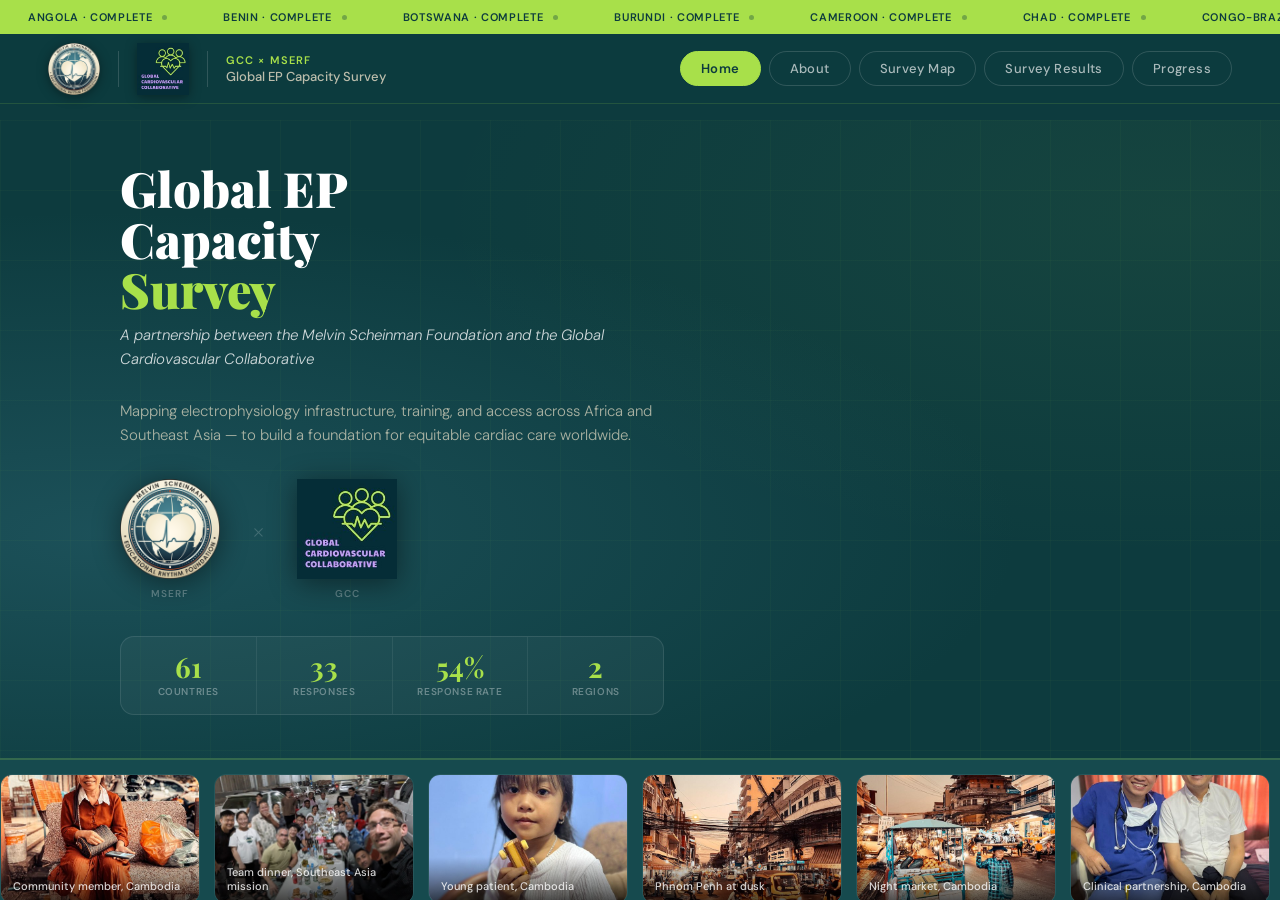
==== index.html @ b74877fa "Add files via upload" ====
<!DOCTYPE html>
<html lang="en">
<head>
<meta charset="UTF-8">
<meta name="viewport" content="width=device-width, initial-scale=1.0">
<title>GCC Global EP Capacity Survey — MSERF</title>
<link href="https://fonts.googleapis.com/css2?family=Playfair+Display:wght@700;900&family=DM+Sans:ital,wght@0,300;0,400;0,500;0,600;1,300&display=swap" rel="stylesheet">
<style>
:root {
  --teal:#2E6B7A;--navy:#0D3B3E;--navy-lt:#164a4e;
  --cream:#E8DFC8;--cream-lt:#f5f0e6;
  --copper:#A0522D;--lime:#A8E04A;--lime-dk:#7ab030;
  --lavender:#9B7FD4;--white:#fff;--offwhite:#f8f6f1;
  --text:#1a1a1a;--muted:#5a6a6e;
}
*{box-sizing:border-box;margin:0;padding:0;}
html{scroll-behavior:smooth;}
body{font-family:'DM Sans',sans-serif;background:var(--offwhite);color:var(--text);overflow-x:hidden;}

/* ── TICKER ── */
.ticker-wrap{position:fixed;top:0;left:0;right:0;z-index:200;background:var(--lime);height:34px;overflow:hidden;display:flex;align-items:center;}
.ticker-track{display:flex;align-items:center;animation:ticker 55s linear infinite;white-space:nowrap;}
.ticker-track:hover{animation-play-state:paused;}
.ticker-item{display:inline-flex;align-items:center;gap:10px;padding:0 28px;font-size:11px;font-weight:600;letter-spacing:0.06em;text-transform:uppercase;color:var(--navy);}
.ticker-dot{width:5px;height:5px;border-radius:50%;background:var(--navy);opacity:0.35;}
@keyframes ticker{0%{transform:translateX(0)}100%{transform:translateX(-50%)}}

/* ── NAV ── */
nav{position:fixed;top:34px;left:0;right:0;z-index:150;background:rgba(13,59,62,0.97);backdrop-filter:blur(10px);border-bottom:1px solid rgba(168,224,74,0.15);height:70px;padding:0 48px;display:flex;align-items:center;justify-content:space-between;}
.nav-left{display:flex;align-items:center;gap:18px;}
.nav-logo{height:52px;width:auto;filter:drop-shadow(0 2px 6px rgba(0,0,0,0.35));cursor:pointer;}
.nav-div{width:1px;height:36px;background:rgba(255,255,255,0.15);}
.nav-wordmark{display:flex;flex-direction:column;gap:1px;}
.nav-wordmark-top{font-size:11px;font-weight:600;letter-spacing:0.1em;text-transform:uppercase;color:var(--lime);}
.nav-wordmark-bot{font-size:13px;font-weight:500;color:rgba(232,223,200,0.8);}
.nav-links{display:flex;gap:8px;}
.nav-btn{
  padding:8px 20px;border-radius:100px;border:1px solid rgba(255,255,255,0.15);
  background:transparent;cursor:pointer;font-size:13px;font-weight:500;
  font-family:'DM Sans',sans-serif;color:rgba(255,255,255,0.65);
  letter-spacing:0.03em;transition:all 0.2s;
}
.nav-btn:hover{color:var(--white);border-color:rgba(255,255,255,0.35);}
.nav-btn.active{background:var(--lime);color:var(--navy);border-color:var(--lime);font-weight:600;}

/* ── SECTIONS ── */
.page-section{display:none;min-height:100vh;padding-top:120px;}
.page-section.active{display:block;}

/* ══════════════════════════════
   HOME
══════════════════════════════ */
.home{background:var(--navy);padding-bottom:0;min-height:100vh;max-height:100vh;overflow:hidden;}
.hero{
  display:grid;grid-template-columns:1.1fr 0.9fr;
  align-items:center;min-height:calc(100vh - 262px);
  position:relative;overflow:hidden;
}
.hero-bg{position:absolute;inset:0;pointer-events:none;background:radial-gradient(ellipse at 8% 65%,rgba(46,107,122,0.45) 0%,transparent 55%),radial-gradient(ellipse at 92% 15%,rgba(168,224,74,0.06) 0%,transparent 45%);}
.hero-grid{position:absolute;inset:0;pointer-events:none;background-image:linear-gradient(rgba(168,224,74,0.03) 1px,transparent 1px),linear-gradient(90deg,rgba(168,224,74,0.03) 1px,transparent 1px);background-size:70px 70px;}
.hero-left{position:relative;z-index:1;padding:32px 40px 32px 120px;}
.hero h1{font-family:'Playfair Display',serif;font-size:clamp(32px,3.8vw,52px);font-weight:900;color:var(--white);line-height:1.04;margin-bottom:8px;}
.hero h1 em{color:var(--lime);font-style:normal;}
.hero-partnership{font-size:15px;color:rgba(255,255,255,0.8);font-weight:300;font-style:italic;line-height:1.6;max-width:550px;margin-bottom:28px;}
.hero-sub{font-size:15px;color:rgba(232,223,200,0.7);font-weight:300;line-height:1.6;max-width:600px;margin-bottom:32px;}
.hero-logos{display:flex;align-items:center;gap:32px;margin-bottom:36px;}
.hero-logo-block{display:flex;flex-direction:column;align-items:center;gap:8px;}
.hero-logo-block img{height:100px;width:auto;filter:drop-shadow(0 4px 14px rgba(0,0,0,0.45));}
.hero-logo-block span{font-size:10px;font-weight:600;letter-spacing:0.1em;text-transform:uppercase;color:rgba(255,255,255,0.3);}
.hero-x{font-size:26px;color:rgba(255,255,255,0.18);font-weight:200;margin-bottom:16px;}
.hero-stats{display:flex;border:1px solid rgba(255,255,255,0.1);border-radius:14px;overflow:hidden;background:rgba(255,255,255,0.04);max-width:680px;}
.hstat{flex:1;padding:16px 20px;text-align:center;border-right:1px solid rgba(255,255,255,0.07);}
.hstat:last-child{border-right:none;}
.hstat-n{font-family:'Playfair Display',serif;font-size:28px;font-weight:700;color:var(--lime);line-height:1;margin-bottom:4px;}
.hstat-l{font-size:10px;font-weight:600;letter-spacing:0.06em;text-transform:uppercase;color:rgba(255,255,255,0.35);}
.hero-right{position:relative;z-index:1;height:calc(100vh - 262px);display:flex;align-items:center;justify-content:center;}
#globe-canvas{width:100%;height:100%;display:block;cursor:grab;}
#globe-canvas:active{cursor:grabbing;}

/* photo banner */
.photo-banner{background:var(--navy-lt,#164a4e);padding:14px 0;overflow:hidden;border-top:2px solid rgba(168,224,74,0.2);border-bottom:2px solid rgba(168,224,74,0.2);}
.photo-strip{display:flex;gap:14px;animation:scroll-photos 55s linear infinite;width:max-content;}
.photo-strip:hover{animation-play-state:paused;}
@keyframes scroll-photos{0%{transform:translateX(0)}100%{transform:translateX(-50%)}}
.photo-frame{flex-shrink:0;width:200px;height:130px;border-radius:12px;overflow:hidden;position:relative;border:1px solid rgba(255,255,255,0.07);}
.photo-frame img{width:100%;height:100%;object-fit:cover;display:block;transition:transform 0.4s;}
.photo-frame:hover img{transform:scale(1.04);}
.photo-cap{position:absolute;bottom:0;left:0;right:0;background:linear-gradient(transparent,rgba(0,0,0,0.72));padding:22px 12px 10px;font-size:11px;font-weight:500;color:rgba(255,255,255,0.82);}

/* ticker bottom */



@keyframes ticker-rev{0%{transform:translateX(-50%)}100%{transform:translateX(0)}}



/* ══════════════════════════════
   ABOUT
══════════════════════════════ */
.about-sec{background:var(--cream-lt);padding:130px 80px 100px;}
.about-inner{max-width:1140px;margin:0 auto;}
.sec-eyebrow{font-size:11px;font-weight:600;letter-spacing:0.14em;text-transform:uppercase;color:var(--copper);margin-bottom:14px;}
.sec-title{font-family:'Playfair Display',serif;font-size:clamp(30px,3.5vw,46px);font-weight:700;line-height:1.12;color:var(--navy);margin-bottom:20px;}
.sec-body{font-size:16px;line-height:1.85;color:var(--muted);max-width:700px;}
.about-grid{display:grid;grid-template-columns:1fr 1fr;gap:80px;margin-top:60px;align-items:start;}
.about-text p{font-size:16px;line-height:1.85;color:var(--muted);margin-bottom:20px;}
.about-cards{display:flex;flex-direction:column;gap:22px;}
.acard{background:var(--white);border:1px solid rgba(46,107,122,0.1);border-left:5px solid var(--teal);border-radius:14px;padding:28px 32px;}
.acard.gcc{border-left-color:var(--lavender);}
.acard-logo{height:64px;width:auto;margin-bottom:16px;}
.acard h3{font-size:15px;font-weight:600;color:var(--navy);margin-bottom:8px;}
.acard p{font-size:14px;line-height:1.75;color:var(--muted);}

/* ══════════════════════════════
   SURVEY MAP
══════════════════════════════ */
.maps-sec{background:var(--navy);padding:100px 80px 100px;}
.maps-inner{max-width:1200px;margin:0 auto;}
.maps-grid{display:grid;grid-template-columns:1fr 1fr;gap:28px;margin-top:40px;}
.mcard{
  background:rgba(255,255,255,0.03);border:1px solid rgba(255,255,255,0.09);
  border-radius:20px;padding:28px;cursor:pointer;
  transition:border-color 0.2s,transform 0.2s;position:relative;
}
.mcard:hover{border-color:rgba(168,224,74,0.4);transform:translateY(-2px);}
.mcard-hdr{display:flex;justify-content:space-between;align-items:flex-start;margin-bottom:8px;}
.mcard-title{font-family:'Playfair Display',serif;font-size:22px;font-weight:700;color:var(--white);}
.mcard-pct{font-family:'Playfair Display',serif;font-size:28px;font-weight:700;}
.mcard-pct.af{color:var(--lime);}.mcard-pct.sea{color:var(--lavender);}
.pbar-wrap{height:3px;background:rgba(255,255,255,0.08);border-radius:4px;margin-bottom:18px;overflow:hidden;}
.pbar{height:100%;border-radius:4px;}
.pbar.af{background:var(--lime);width:56.4%;}.pbar.sea{background:var(--lavender);width:50%;}
.mlegend{display:flex;gap:18px;margin-bottom:12px;}
.mleg-item{display:flex;align-items:center;gap:6px;font-size:12px;font-weight:500;color:rgba(255,255,255,0.5);}
.mleg-dot{width:9px;height:9px;border-radius:50%;}
.expand-hint{
  display:flex;align-items:center;gap:6px;
  font-size:11px;font-weight:600;letter-spacing:0.06em;text-transform:uppercase;
  color:rgba(168,224,74,0.6);margin-top:10px;
}
.expand-hint svg{width:14px;height:14px;}

/* MAP MODAL */
.modal-overlay{
  display:none;position:fixed;inset:0;z-index:500;
  background:rgba(5,20,22,0.95);backdrop-filter:blur(6px);
  flex-direction:column;height:100vh;box-sizing:border-box;
}
.modal-overlay.open{display:flex;}
.modal-header{
  display:flex;align-items:center;justify-content:space-between;
  padding:16px 32px;border-bottom:1px solid rgba(255,255,255,0.08);
  flex-shrink:0;
}
.modal-title{font-family:'Playfair Display',serif;font-size:24px;font-weight:700;color:var(--white);}
.modal-meta{font-size:13px;color:rgba(255,255,255,0.45);margin-top:2px;}
.modal-close{
  width:40px;height:40px;border-radius:50%;
  border:1px solid rgba(255,255,255,0.2);background:transparent;cursor:pointer;
  color:var(--white);font-size:20px;display:flex;align-items:center;justify-content:center;
  transition:all 0.2s;font-family:sans-serif;
}
.modal-close:hover{background:rgba(255,255,255,0.1);}
.modal-legend{
  display:flex;gap:20px;align-items:center;padding:10px 32px;
  border-bottom:1px solid rgba(255,255,255,0.06);flex-shrink:0;
}
.modal-leg-item{display:flex;align-items:center;gap:7px;font-size:12px;font-weight:500;color:rgba(255,255,255,0.55);}
.modal-leg-dot{width:10px;height:10px;border-radius:50%;}
.modal-body{flex:1;min-height:0;overflow:hidden;display:block;padding:0;position:relative;cursor:grab;}
.modal-body.panning{cursor:grabbing;}
.modal-body svg{display:block;position:absolute;top:0;left:0;}

/* ══════════════════════════════
   PROGRESS
══════════════════════════════ */
.prog-sec{background:var(--offwhite);padding:100px 80px 100px;}
.prog-inner{max-width:1140px;margin:0 auto;}

/* Overall progress cards */
.prog-overview{display:grid;grid-template-columns:1fr 1fr 1fr;gap:20px;margin:36px 0 48px;}
.prog-card{background:var(--white);border:1px solid rgba(0,0,0,0.07);border-radius:16px;padding:28px 28px 24px;}
.prog-card-label{font-size:11px;font-weight:600;letter-spacing:0.1em;text-transform:uppercase;color:var(--muted);margin-bottom:10px;}
.prog-card-num{font-family:'Playfair Display',serif;font-size:42px;font-weight:700;color:var(--navy);line-height:1;margin-bottom:12px;}
.prog-card-num span{font-size:20px;color:var(--muted);font-weight:400;}
.prog-bar-outer{height:8px;background:rgba(0,0,0,0.07);border-radius:8px;overflow:hidden;}
.prog-bar-fill{height:100%;border-radius:8px;transition:width 1s ease;}
.prog-bar-fill.total{background:linear-gradient(90deg,var(--teal),var(--lime));}
.prog-bar-fill.africa{background:var(--lime);}
.prog-bar-fill.sea{background:var(--lavender);}
.prog-card-sub{font-size:12px;color:var(--muted);margin-top:8px;}

/* Region tabs */
.tabs{display:flex;gap:8px;margin-bottom:28px;}
.tab{padding:10px 26px;border-radius:100px;border:1px solid rgba(46,107,122,0.22);background:transparent;cursor:pointer;font-size:13px;font-weight:600;font-family:'DM Sans',sans-serif;color:var(--muted);transition:all 0.2s;}
.tab.on{background:var(--navy);color:var(--white);border-color:var(--navy);}

/* Country grid */
.cgrid{display:grid;grid-template-columns:repeat(auto-fill,minmax(210px,1fr));gap:10px;}
.cpill{display:flex;align-items:center;gap:10px;padding:11px 15px;background:var(--white);border:1px solid rgba(0,0,0,0.07);border-radius:10px;font-size:13px;font-weight:500;color:var(--text);}
.sdot{width:9px;height:9px;border-radius:50%;flex-shrink:0;}
.sdot.c{background:#3B6D11;}.sdot.p{background:#A32D2D;}
.hidden{display:none;}

/* TOOLTIP */
#map-tt{position:fixed;background:rgba(13,59,62,0.97);border:1px solid rgba(168,224,74,0.3);border-radius:10px;padding:10px 16px;font-size:13px;color:var(--white);pointer-events:none;opacity:0;transition:opacity 0.1s;z-index:600;white-space:nowrap;font-family:'DM Sans',sans-serif;box-shadow:0 8px 24px rgba(0,0,0,0.5);min-width:220px;}

@media(max-width:900px){
  .hero{grid-template-columns:1fr;}
  .hero-right{height:60vw;min-height:300px;}
  .maps-grid,.about-grid,.prog-overview{grid-template-columns:1fr;}
  nav{padding:0 20px;}.nav-links{gap:4px;}
  .nav-btn{padding:7px 12px;font-size:12px;}
  .about-sec,.maps-sec,.prog-sec{padding:48px 20px 80px;}
  .hero-left{padding:40px 20px;}
}
</style>
</head>
<body>

<!-- TICKER TOP -->
<div class="ticker-wrap"><div class="ticker-track" id="ticker-top"></div></div>

<!-- NAV -->
<nav>
  <div class="nav-left">
    <img class="nav-logo" src="[data-uri]" alt="MSERF" onclick="window.open('https://www.scheinmanfoundation.org/','_blank')">
    <div class="nav-div"></div>
    <img class="nav-logo" src="[data-uri]" alt="GCC" onclick="showSection('home')">
    <div class="nav-div"></div>
    <div class="nav-wordmark">
      <span class="nav-wordmark-top">GCC &times; MSERF</span>
      <span class="nav-wordmark-bot">Global EP Capacity Survey</span>
    </div>
  </div>
  <div class="nav-links">
    <button class="nav-btn active" onclick="showSection('home')">Home</button>
    <button class="nav-btn" onclick="showSection('about')">About</button>
    <button class="nav-btn" onclick="showSection('maps')">Survey Map</button>
    <button class="nav-btn" onclick="showSection('results')">Survey Results</button>
    <button class="nav-btn" onclick="showSection('progress')">Progress</button>
  </div>
</nav>

<!-- ══ HOME ══ -->
<div id="sec-home" class="page-section active home">
  <div class="hero">
    <div class="hero-bg"></div><div class="hero-grid"></div>
    <div class="hero-left">
      <h1>Global EP<br>Capacity<br><em>Survey</em></h1>
      <p class="hero-partnership">A partnership between the Melvin Scheinman Foundation and the Global Cardiovascular Collaborative</p>
      <p class="hero-sub">Mapping electrophysiology infrastructure, training, and access across Africa and Southeast Asia — to build a foundation for equitable cardiac care worldwide.</p>
      <div class="hero-logos">
        <div class="hero-logo-block">
          <img src="[data-uri]" alt="MSERF" style="cursor:pointer;" onclick="window.open('https://www.scheinmanfoundation.org/','_blank')">
          <span>MSERF</span>
        </div>
        <div class="hero-x">&times;</div>
        <div class="hero-logo-block">
          <img src="[data-uri]" alt="GCC">
          <span>GCC</span>
        </div>
      </div>
      <div class="hero-stats">
        <div class="hstat"><div class="hstat-n">61</div><div class="hstat-l">Countries</div></div>
        <div class="hstat"><div class="hstat-n">33</div><div class="hstat-l">Responses</div></div>
        <div class="hstat"><div class="hstat-n">54%</div><div class="hstat-l">Response rate</div></div>
        <div class="hstat"><div class="hstat-n">2</div><div class="hstat-l">Regions</div></div>
      </div>
    </div>
    <div class="hero-right"><canvas id="globe-canvas"></canvas></div>
  </div>
  <!-- Photo banner -->
  <div class="photo-banner"><div class="photo-strip" id="photo-strip"></div></div>
  <!-- Ticker bottom -->
</div>

<!-- ══ ABOUT ══ -->
<div id="sec-about" class="page-section about-sec">
  <div class="about-inner">
    <div class="sec-eyebrow">About the Initiative</div>
    <h2 class="sec-title">Charting the Global Landscape of EP Care</h2>
    <p class="sec-body">The GCC Global EP Capacity Survey is a first-of-its-kind effort to systematically document the state of cardiac electrophysiology across low- and middle-income regions. Understanding what exists — and what is missing — is the essential first step toward sustainable, equitable EP care worldwide.</p>
    <div class="about-grid">
      <div class="about-text">
        <p>This survey captures data on EP lab infrastructure, trained personnel, device access, ablation capabilities, and educational resources across 55 African nations and 5 Southeast Asian countries.</p>
        <p>Results will inform targeted capacity-building programs, training initiatives, and international partnerships led by MSERF and the GCC — with the goal of bringing world-class electrophysiology care to every region on earth.</p>
        <p>The survey is led jointly by the Melvin Scheinman Foundation and the Global Cardiovascular Collaborative, two organizations united by a shared commitment to reducing the global burden of cardiac arrhythmia through education, training, and sustainable infrastructure development.</p>
      </div>
      <div class="about-cards">
        <div class="acard">
          <img class="acard-logo" src="[data-uri]" alt="MSERF" style="cursor:pointer;" onclick="window.open('https://www.scheinmanfoundation.org/','_blank')">
          <h3><a href="https://www.scheinmanfoundation.org/" target="_blank" style="color:var(--navy);text-decoration:none;">Melvin Scheinman Foundation</a></h3>
          <p>Founded in honor of Dr. Melvin Scheinman, pioneer of catheter ablation, MSERF advances global EP education through training programs, international proctorships, and sustainable capacity-building partnerships across Africa, Southeast Asia, and beyond.</p>
        </div>
        <div class="acard gcc">
          <img class="acard-logo" src="[data-uri]" alt="GCC">
          <h3>Global Cardiovascular Collaborative</h3>
          <p>The GCC brings together cardiovascular specialists committed to reducing the global burden of heart disease through collaborative research, education, and health system strengthening in underserved regions.</p>
        </div>
      </div>
    </div>
  </div>
</div>

<!-- ══ MAPS ══ -->
<div id="sec-maps" class="page-section maps-sec">
  <div class="maps-inner">
    <div class="sec-eyebrow" style="color:var(--lime);margin-top:24px;">Survey Coverage</div>
    <h2 class="sec-title" style="color:var(--white)">Response Status by Region</h2>
    <p style="color:rgba(232,223,200,0.55);font-size:15px;margin-top:4px;">Click either map to enlarge and interact.</p>
    <div class="maps-grid">
      <div class="mcard" onclick="openModal('africa')">
        <div class="mcard-hdr"><div class="mcard-title">Africa</div><div class="mcard-pct af">56%</div></div>
        <div style="font-size:12px;color:rgba(255,255,255,0.38);margin-bottom:10px;">31 of 55 countries responded</div>
        <div class="pbar-wrap"><div class="pbar af"></div></div>
        <div class="mlegend">
          <div class="mleg-item"><div class="mleg-dot" style="background:#5a9e2f"></div>Complete (31)</div>
          <div class="mleg-item"><div class="mleg-dot" style="background:#c0392b"></div>Pending (24)</div>
        </div>
        <div id="africa-map-preview"></div>
        <div class="expand-hint">
          <svg viewBox="0 0 24 24" fill="none" stroke="currentColor" stroke-width="2"><path d="M15 3h6v6M9 21H3v-6M21 3l-7 7M3 21l7-7"/></svg>
          Click to enlarge &amp; interact
        </div>
      </div>
      <div class="mcard" onclick="openModal('sea')">
        <div class="mcard-hdr"><div class="mcard-title">Southeast Asia</div><div class="mcard-pct sea">50%</div></div>
        <div style="font-size:12px;color:rgba(255,255,255,0.38);margin-bottom:10px;">2 of 6 countries responded</div>
        <div class="pbar-wrap"><div class="pbar sea"></div></div>
        <div class="mlegend">
          <div class="mleg-item"><div class="mleg-dot" style="background:#5a9e2f"></div>Complete (1)</div>
          <div class="mleg-item"><div class="mleg-dot" style="background:#c0392b"></div>Pending (4)</div>
        </div>
        <div id="sea-map-preview"></div>
        <div class="expand-hint">
          <svg viewBox="0 0 24 24" fill="none" stroke="currentColor" stroke-width="2"><path d="M15 3h6v6M9 21H3v-6M21 3l-7 7M3 21l7-7"/></svg>
          Click to enlarge &amp; interact
        </div>
      </div>
    </div>
  </div>
</div>

<!-- ══ PROGRESS ══ -->
<div id="sec-results" class="page-section maps-sec">
  <div class="maps-inner">
    <div class="sec-eyebrow" style="color:var(--lime);margin-top:24px;">Data & Analysis</div>
    <h2 class="sec-title" style="color:var(--white)">Survey Results</h2>
    <p style="color:rgba(232,223,200,0.55);font-size:15px;margin-top:4px;">Click either map to enlarge and interact.</p>
    <div class="maps-grid">
      <div class="mcard" onclick="openResultsModal('africa')">
        <div class="mcard-hdr"><div class="mcard-title">Africa</div></div>
        <div style="font-size:12px;color:rgba(255,255,255,0.38);margin-bottom:10px;">31 of 55 countries surveyed</div>
        <div id="africa-results-preview"></div>
        <div class="expand-hint">
          <svg viewBox="0 0 24 24" fill="none" stroke="currentColor" stroke-width="2"><path d="M15 3h6v6M9 21H3v-6M21 3l-7 7M3 21l7-7"/></svg>
          Click to enlarge &amp; interact
        </div>
      </div>
      <div class="mcard" onclick="openResultsModal('sea')">
        <div class="mcard-hdr"><div class="mcard-title">Southeast Asia &amp; Mongolia</div></div>
        <div style="font-size:12px;color:rgba(255,255,255,0.38);margin-bottom:10px;">2 of 6 countries surveyed</div>
        <div id="sea-results-preview"></div>
        <div class="expand-hint">
          <svg viewBox="0 0 24 24" fill="none" stroke="currentColor" stroke-width="2"><path d="M15 3h6v6M9 21H3v-6M21 3l-7 7M3 21l7-7"/></svg>
          Click to enlarge &amp; interact
        </div>
      </div>
    </div>
    <div style="margin-top:48px;">
      <div style="border-bottom:1px solid rgba(168,224,74,0.15);padding-bottom:16px;margin-bottom:32px;">
        <p style="color:var(--lime);font-size:11px;font-weight:600;letter-spacing:0.1em;text-transform:uppercase;">Key Findings</p>
        <p style="color:rgba(232,223,200,0.55);font-size:13px;margin-top:6px;">Click any slide to view fullscreen</p>
      </div>
      <div style="display:flex;flex-direction:column;gap:28px;">
        <div style="border-radius:12px;overflow:hidden;box-shadow:0 4px 24px rgba(0,0,0,0.4);cursor:pointer;border:1px solid rgba(168,224,74,0.1);" onclick="openLightbox(this.querySelector('img'))">
          <img src="[data-uri]" style="width:100%;display:block;" alt="Global EP Capacity Gap">
        </div>
        <div style="border-radius:12px;overflow:hidden;box-shadow:0 4px 24px rgba(0,0,0,0.4);cursor:pointer;border:1px solid rgba(168,224,74,0.1);" onclick="openLightbox(this.querySelector('img'))">
          <img src="[data-uri]" style="width:100%;display:block;" alt="EP Access Gap">
        </div>
      <div style="border-radius:12px;overflow:hidden;box-shadow:0 4px 24px rgba(0,0,0,0.4);cursor:pointer;border:1px solid rgba(168,224,74,0.1);" onclick="openLightbox(this.querySelector('img'))">
          <img src="[data-uri]" style="width:100%;display:block;" alt="Global Device Implantation Capacity Gap">
        </div>
        <div style="border-radius:12px;overflow:hidden;box-shadow:0 4px 24px rgba(0,0,0,0.4);cursor:pointer;border:1px solid rgba(168,224,74,0.1);" onclick="openLightbox(this.querySelector('img'))">
          <img src="[data-uri]" style="width:100%;display:block;" alt="Device Implantation Access Gap">
        </div>
      </div>
    </div>
  </div>
</div>

<!-- Results Modal -->
<div class="modal-overlay" id="results-modal">
  <div class="modal-header">
    <div>
      <div class="modal-title" id="results-modal-title"></div>
      <div class="modal-meta" id="results-modal-meta"></div>
    </div>
    <button class="modal-close" onclick="closeResultsModal()">&#x2715;</button>
  </div>
  <div class="modal-legend">
    <span style="font-size:12px;color:rgba(255,255,255,0.3);margin-left:auto;">Scroll to zoom · Drag to pan · Hover for details</span>
  </div>
  <div class="modal-body" id="results-modal-body"></div>
</div>

<div id="sec-progress" class="page-section prog-sec">
  <div class="prog-inner">
    <div class="sec-eyebrow">Survey Progress</div>
    <h2 class="sec-title">Response Tracker</h2>

    <div class="prog-overview">
      <div class="prog-card">
        <div class="prog-card-label">Overall progress</div>
        <div class="prog-card-num">33 <span>/ 61</span></div>
        <div class="prog-bar-outer"><div class="prog-bar-fill total" style="width:53.3%"></div></div>
        <div class="prog-card-sub">54.1% overall response rate</div>
      </div>
      <div class="prog-card">
        <div class="prog-card-label">Africa</div>
        <div class="prog-card-num">31 <span>/ 55</span></div>
        <div class="prog-bar-outer"><div class="prog-bar-fill africa" style="width:56.4%"></div></div>
        <div class="prog-card-sub">56.4% — 24 countries still pending</div>
      </div>
      <div class="prog-card">
        <div class="prog-card-label">Southeast Asia</div>
        <div class="prog-card-num">3 <span>/ 6</span></div>
        <div class="prog-bar-outer"><div class="prog-bar-fill sea" style="width:50%"></div></div>
        <div class="prog-card-sub">50% — 2 countries still pending</div>
      </div>
    </div>

    <div class="tabs">
      <button class="tab on" onclick="showTab('al',this)">Africa (55)</button>
      <button class="tab" onclick="showTab('sl',this)">Southeast Asia (5)</button>
    </div>
    <div id="al" class="cgrid"></div>
    <div id="sl" class="cgrid hidden"></div>
  </div>
</div>

<!-- ══ MAP MODAL ══ -->
<div class="modal-overlay" id="map-modal">
  <div class="modal-header">
    <div>
      <div class="modal-title" id="modal-title"></div>
      <div class="modal-meta" id="modal-meta"></div>
    </div>
    <button class="modal-close" onclick="closeModal()">&#x2715;</button>
  </div>
  <div class="modal-legend">
    <div class="modal-leg-item"><div class="modal-leg-dot" style="background:#5a9e2f"></div>Complete</div>
    <div class="modal-leg-item"><div class="modal-leg-dot" style="background:#c0392b"></div>Pending</div>
    <span style="font-size:12px;color:rgba(255,255,255,0.3);margin-left:auto;">Scroll to zoom · Drag to pan · Hover for details</span>
  </div>
  <div class="modal-body" id="modal-body"></div>
</div>

<div id="map-tt"></div>

<script src="https://cdnjs.cloudflare.com/ajax/libs/three.js/r128/three.min.js"></script>
<script src="https://cdnjs.cloudflare.com/ajax/libs/d3/7.8.5/d3.min.js"></script>
<script src="https://cdnjs.cloudflare.com/ajax/libs/topojson/3.0.2/topojson.min.js"></script>
<script>

/* ── SECTION SWITCHING ── */
function showSection(id) {
  document.querySelectorAll('.page-section').forEach(s => s.classList.remove('active'));
  document.querySelectorAll('.nav-btn').forEach(b => b.classList.remove('active'));
  document.getElementById('sec-' + id).classList.add('active');
  const btns = document.querySelectorAll('.nav-btn');
  const idx = ['home','about','maps','results','progress'].indexOf(id);
  if (idx >= 0) btns[idx].classList.add('active');
  window.scrollTo(0,0);
}

/* ── TICKERS ── */
const tickerItems = [
  "Angola · Complete","Benin · Complete","Botswana · Complete","Burundi · Complete",
  "Cameroon · Complete","Chad · Complete","Congo-Brazzaville · Complete","Egypt · Complete",
  "Equatorial Guinea · Complete","Ethiopia · Complete","Gabon · Complete","Gambia · Complete",
  "Ghana · Complete","Kenya · Complete","Liberia · Complete","Libya · Complete",
  "Mali · Complete","Mozambique · Complete","Namibia · Complete","Nigeria · Complete",
  "Rwanda · Complete","Senegal · Complete","Sierra Leone · Complete","Somalia · Complete",
  "South Sudan · Complete","Sudan · Complete","Tanzania · Complete","Togo · Complete",
  "Tunisia · Complete","Uganda · Complete","Zambia · Complete","Cambodia · Complete","Mongolia · Complete",
  "56% Africa Response Rate","50% SE Asia Response Rate","61 Countries Surveyed","33 Responses Received",
];
['ticker-top'].forEach((id,ri) => {
  const track = document.getElementById(id);
  const iClass = ri===0 ? 'ticker-item' : 'ticker-b-item';
  const dClass = ri===0 ? 'ticker-dot' : 'ticker-b-dot';
  [...tickerItems,...tickerItems].forEach(t => {
    const el = document.createElement('span');
    el.className = iClass;
    el.innerHTML = t + `<span class="${dClass}"></span>`;
    track.appendChild(el);
  });
});

/* ── PHOTOS ── */
const photos = [
  {src:"[data-uri]", cap:"Community member, Cambodia"},
  {src:"[data-uri]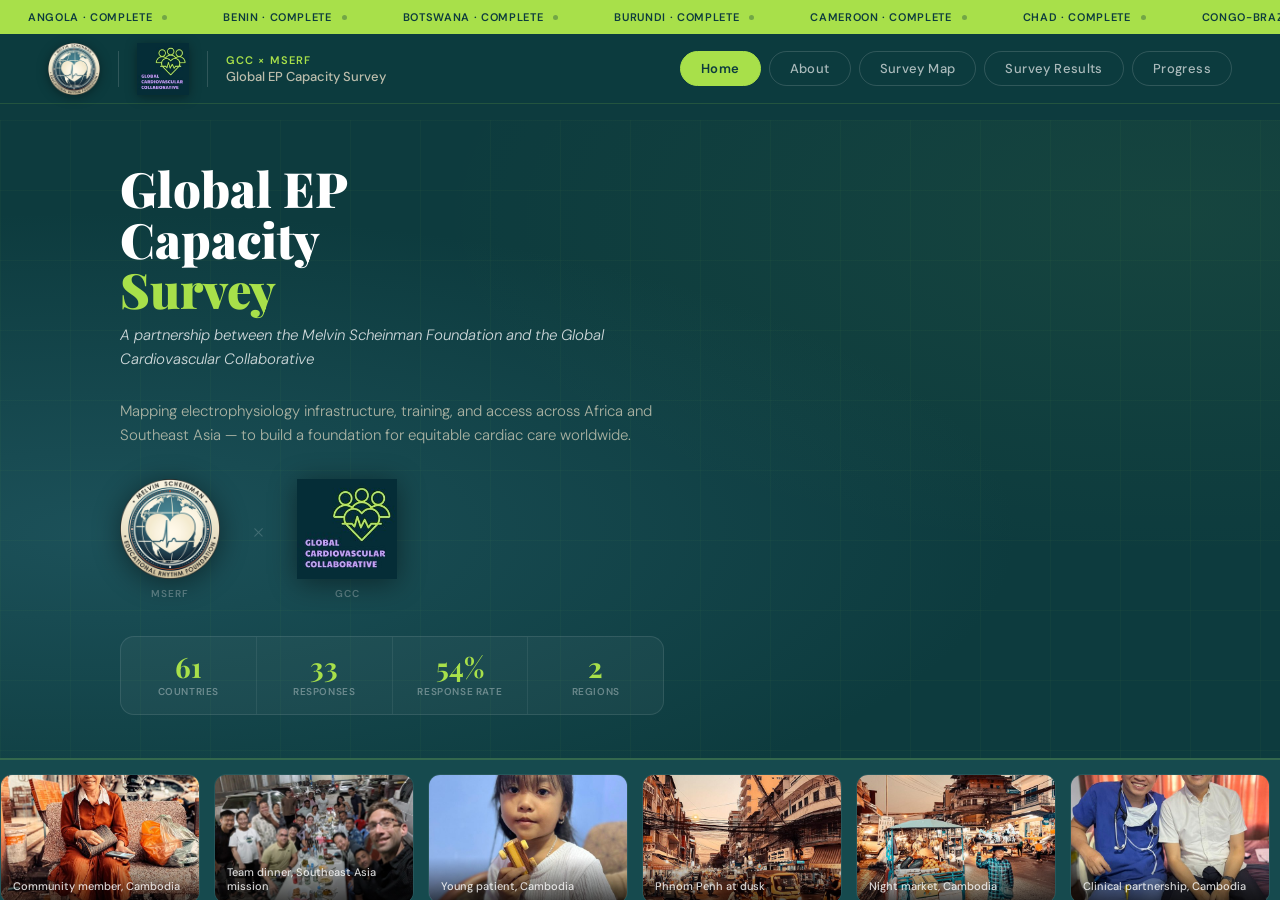
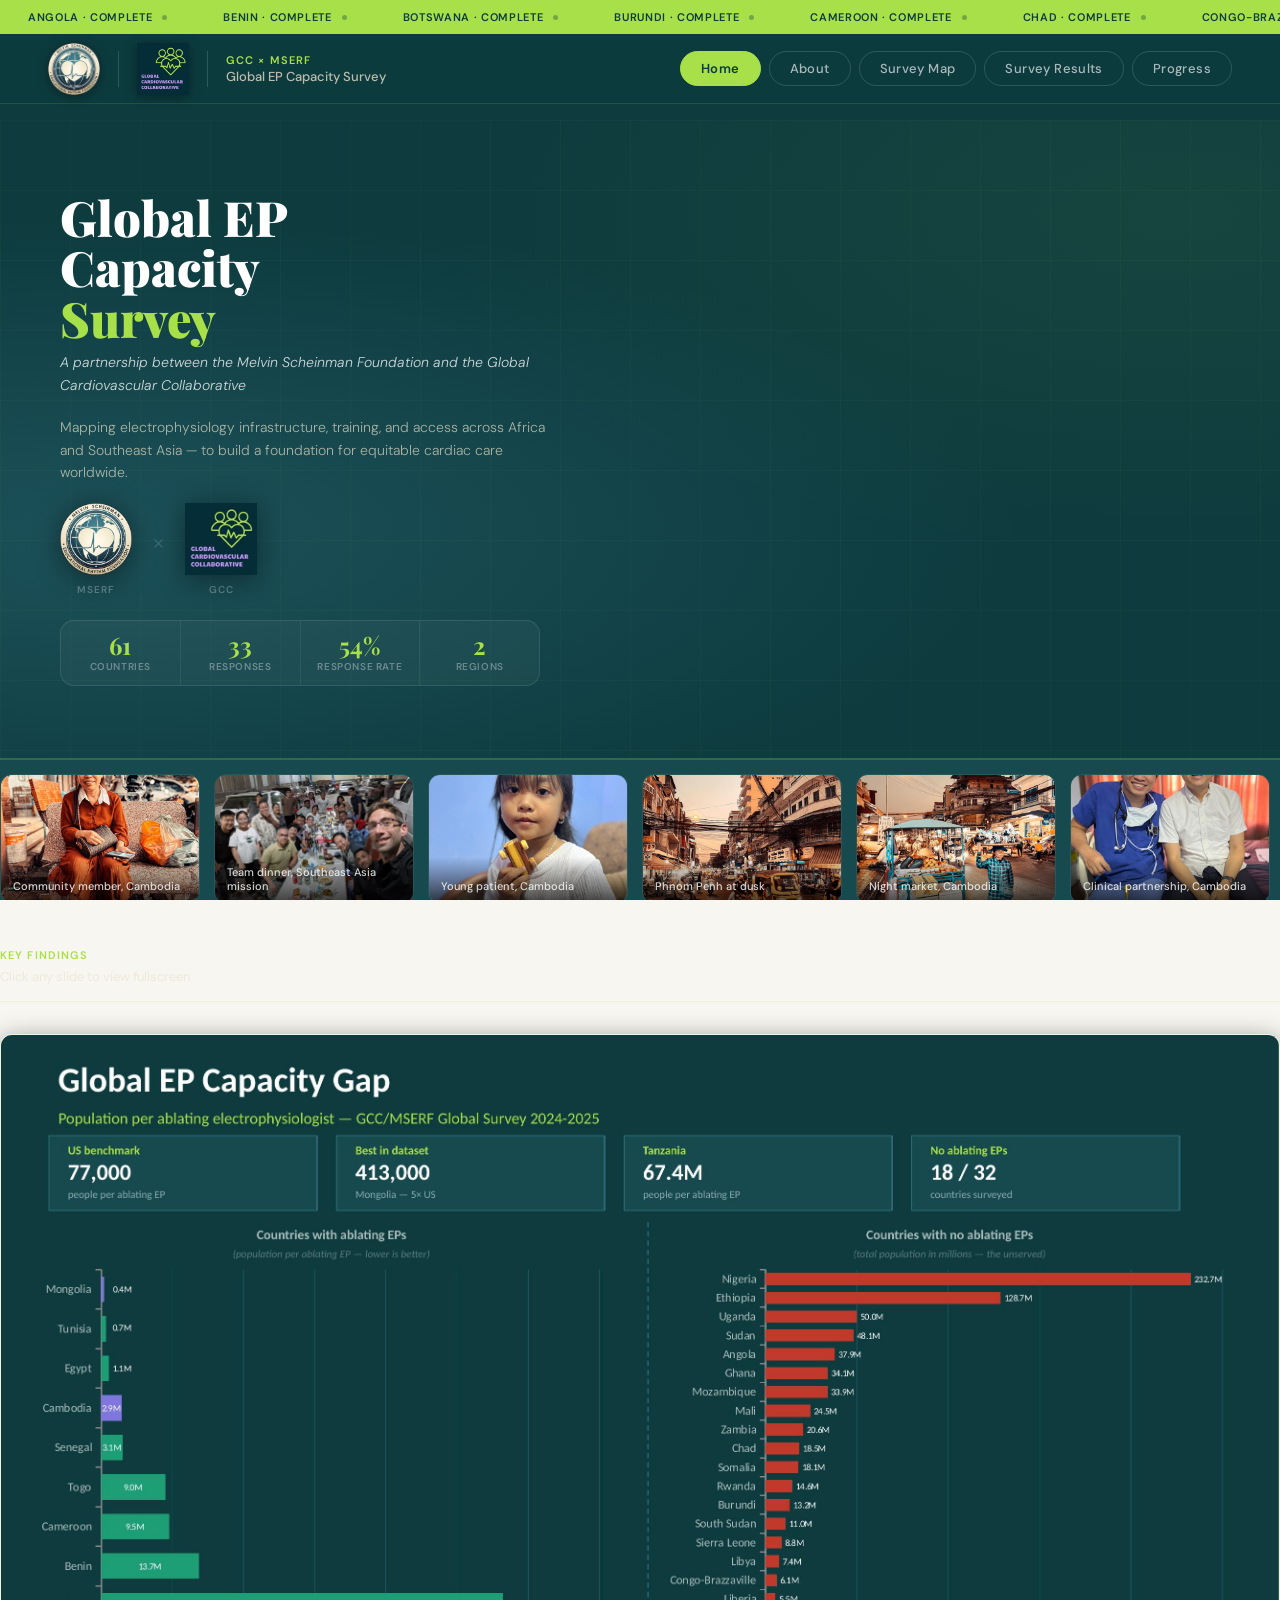
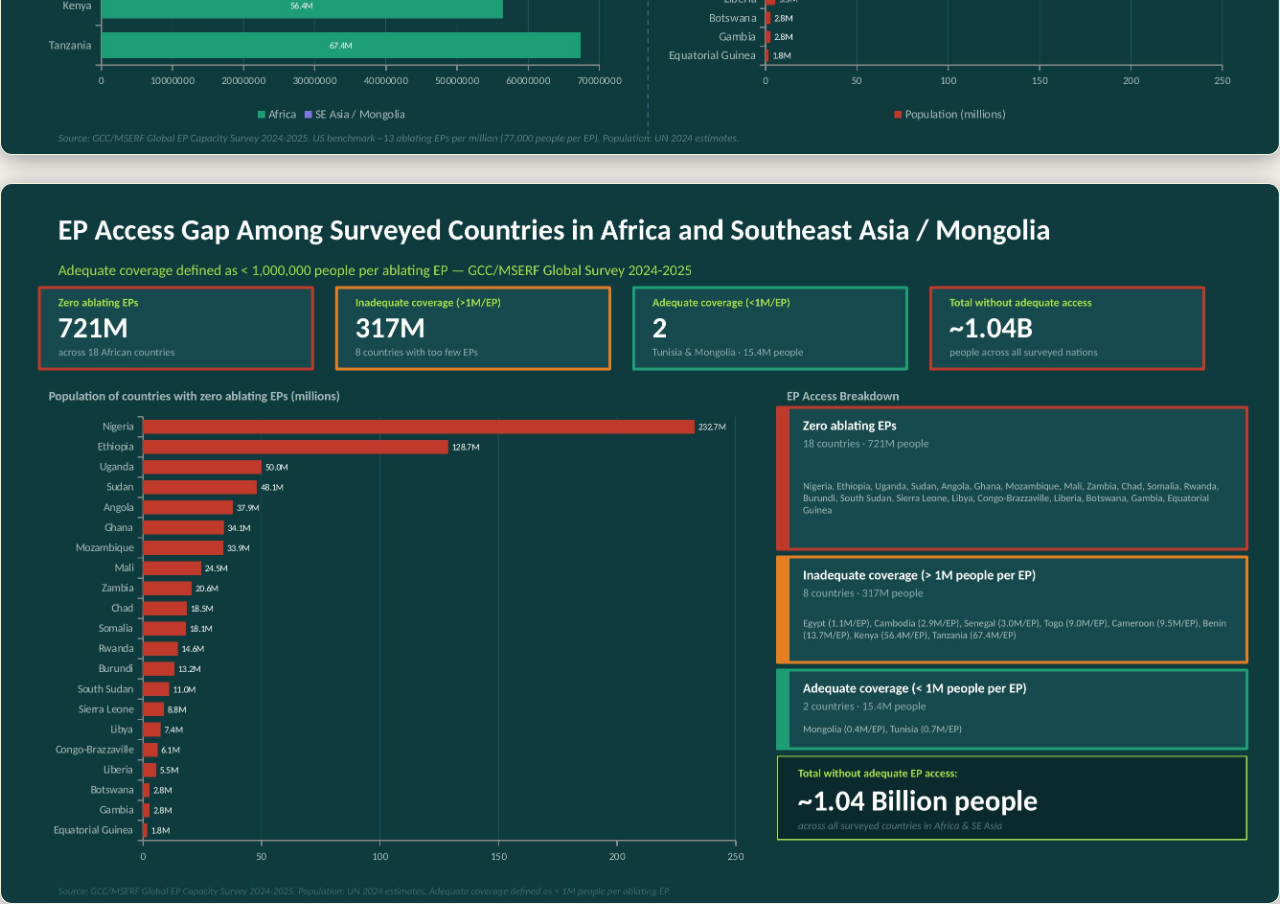
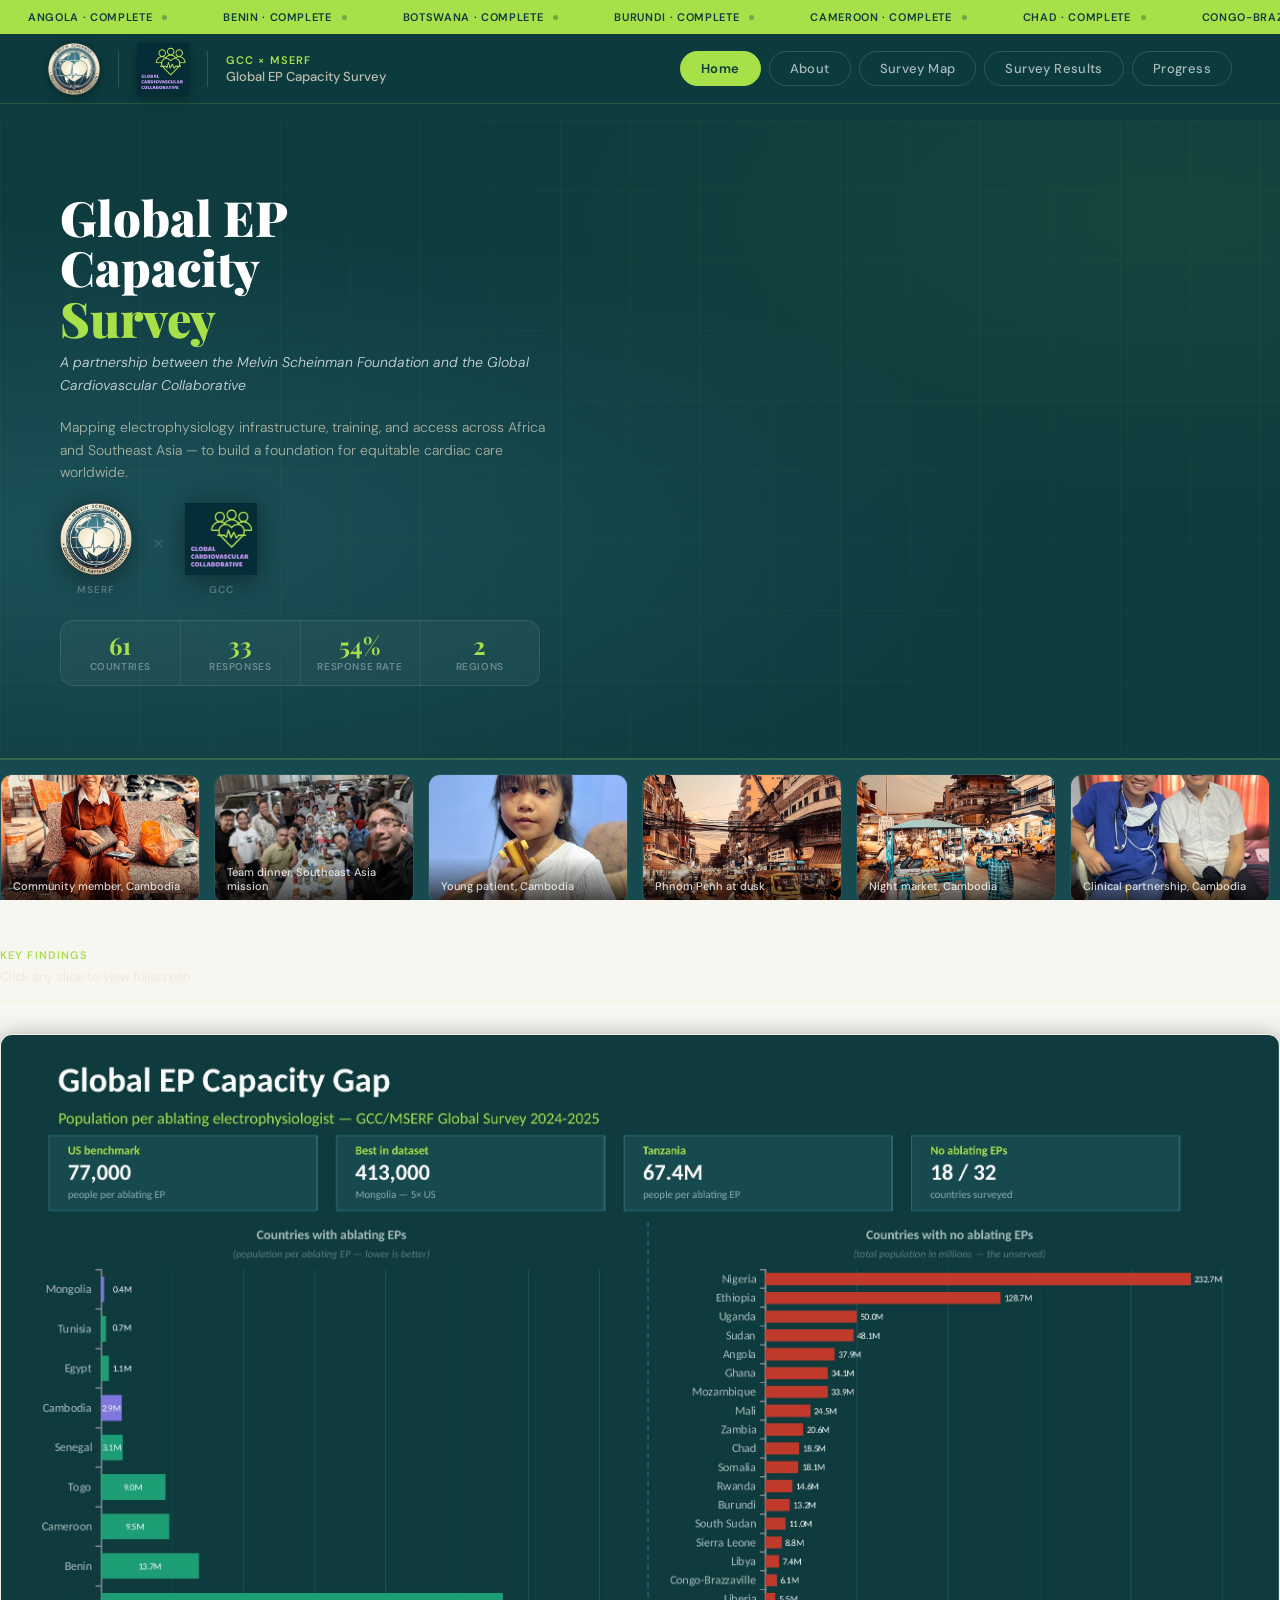
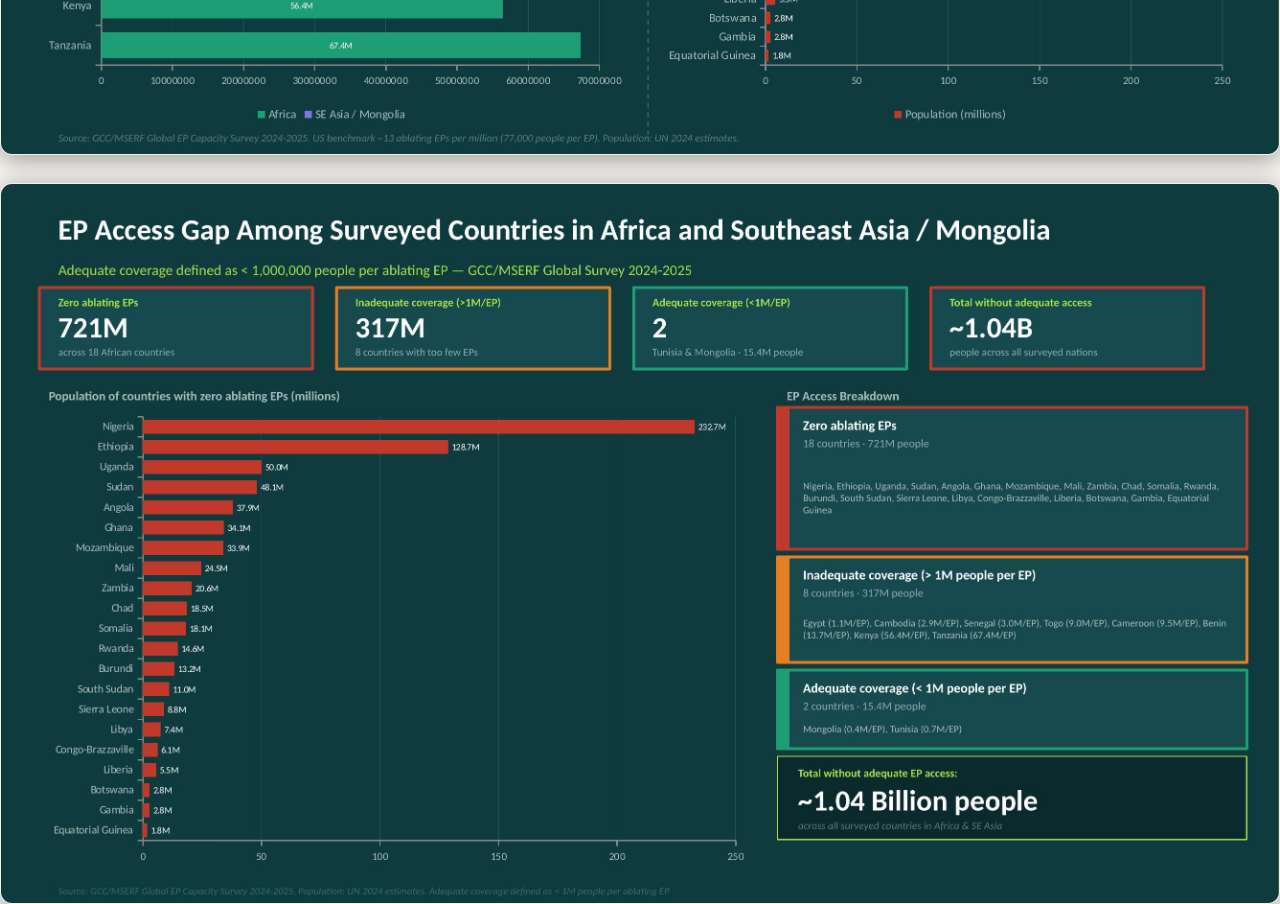
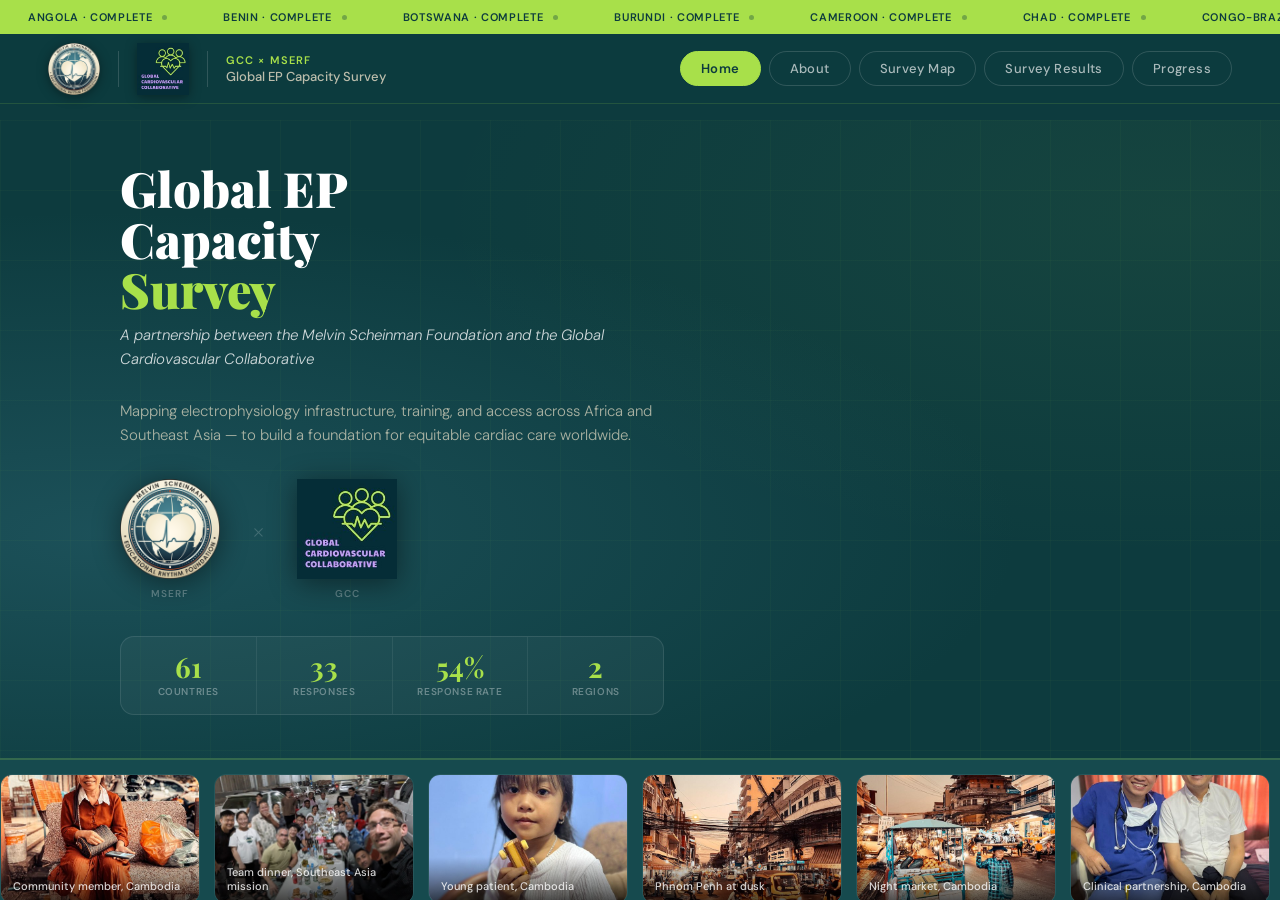
